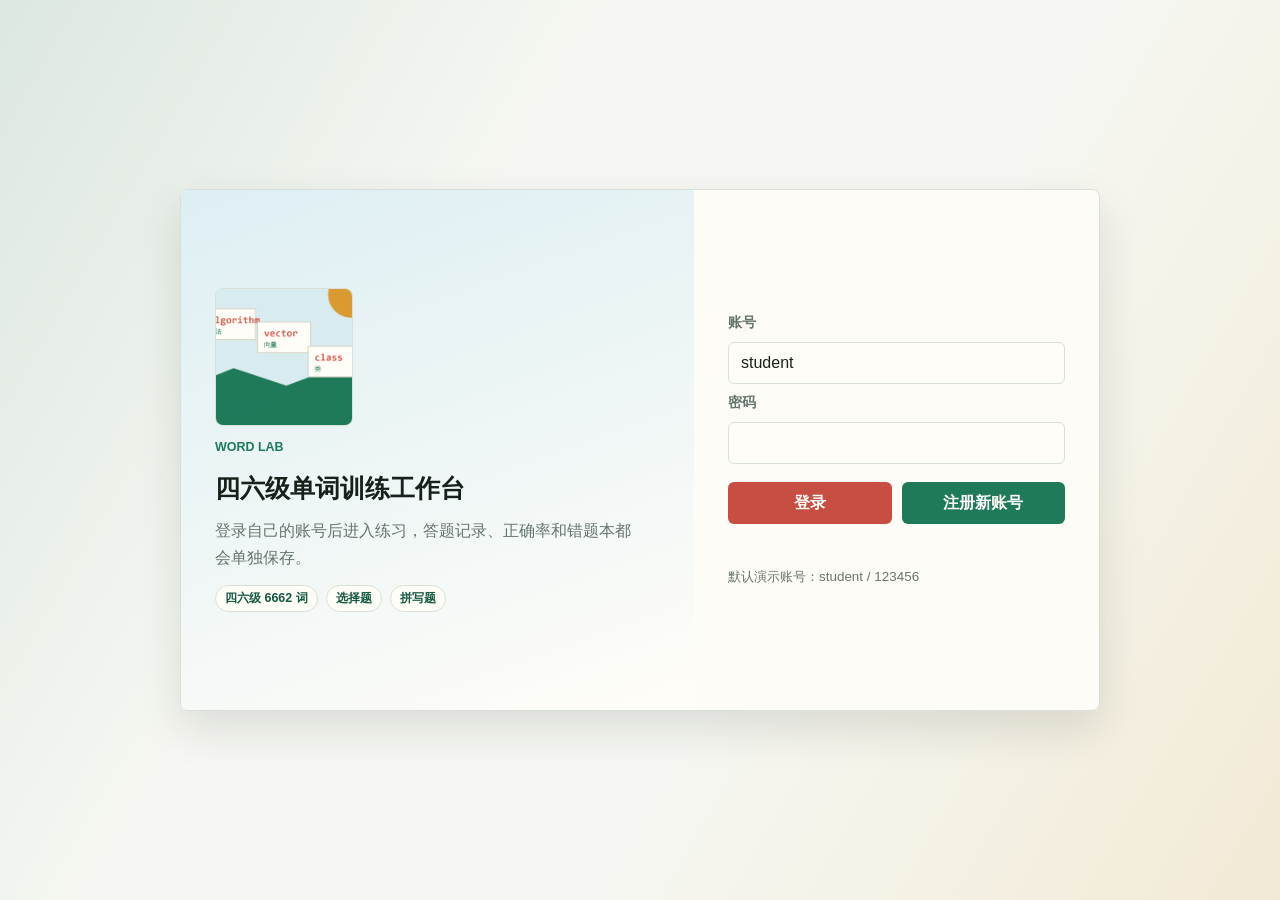
==== web/index.html @ 9068933f "Combine web app with C++ desktop pet" ====
<!doctype html>
<html lang="zh-CN">
  <head>
    <meta charset="UTF-8" />
    <meta name="viewport" content="width=device-width, initial-scale=1.0" />
    <title>四六级单词训练工作台</title>
    <link rel="icon" href="assets/study-board.png" />
    <link rel="stylesheet" href="styles.css?v=20260619d" />
  </head>
  <body>
    <section class="auth-screen" id="authScreen" aria-label="账号登录">
      <div class="auth-card">
        <div class="auth-intro">
          <img class="auth-art" src="assets/study-board.png" alt="单词学习卡片" />
          <p class="eyebrow">Word Lab</p>
          <h1>四六级单词训练工作台</h1>
          <p class="auth-copy">登录自己的账号后进入练习，答题记录、正确率和错题本都会单独保存。</p>
          <div class="auth-facts">
            <span id="authWordCount">四六级词库</span>
            <span>选择题</span>
            <span>拼写题</span>
          </div>
        </div>

        <form class="auth-form" id="authForm">
          <label for="loginUsername">账号</label>
          <input id="loginUsername" name="username" maxlength="24" autocomplete="username" />

          <label for="loginPassword">密码</label>
          <input id="loginPassword" name="password" type="password" maxlength="32" autocomplete="current-password" />

          <div class="auth-actions">
            <button class="primary-button" type="submit" data-auth-action="login">登录</button>
            <button class="secondary-button" type="submit" data-auth-action="register">注册新账号</button>
          </div>

          <p class="auth-message" id="authMessage" aria-live="polite"></p>
          <p class="auth-tip">默认演示账号：student / 123456</p>
        </form>
      </div>
    </section>

    <div class="app-shell hidden" id="appShell">
      <aside class="side-panel" aria-label="学习概览">
        <div class="brand">
          <img class="brand-art" src="assets/study-board.png" alt="单词学习卡片" />
          <div>
            <p class="eyebrow">Word Lab</p>
            <h1>四六级单词训练工作台</h1>
          </div>
        </div>

        <section class="account-card" aria-label="当前账号">
          <div>
            <small>当前账号</small>
            <strong id="currentUser">student</strong>
          </div>
          <button class="ghost-button" id="logoutBtn" type="button">退出</button>
        </section>

        <section class="companion-card" aria-label="伴学桌宠">
          <div class="pet-avatar" id="petAvatar" aria-hidden="true">
            <img class="pet-shadow" id="petShadow" src="assets/aimee_pet_shadow.png" alt="" />
            <img class="pet-sprite" id="petSprite" src="assets/aimee_pet_hd.png" alt="" />
          </div>
          <div class="pet-copy">
            <small>伴学桌宠</small>
            <strong id="petMoodText">沉睡中</strong>
            <p id="petBubbleText">查词和答题都会叫醒我。</p>
          </div>
          <div class="companion-actions">
            <button class="ghost-button" id="petReminderBtn" type="button">提醒复习</button>
            <button class="ghost-button" id="petStyleBtn" type="button">换外观</button>
            <button class="ghost-button" id="petAiSettingsBtn" type="button">AI设置</button>
          </div>
        </section>

        <nav class="app-nav" aria-label="功能页面">
          <a class="nav-link active" href="#practice" data-page="practice" aria-current="page">练习</a>
          <a class="nav-link" href="#search" data-page="search">查词</a>
          <a class="nav-link" href="#add" data-page="add">添加单词</a>
          <a class="nav-link" href="#words" data-page="words">词库</a>
          <a class="nav-link" href="#stats" data-page="stats">统计与错题</a>
        </nav>

        <section class="panel-block" aria-label="词库筛选">
          <div class="section-title">
            <h2>词库范围</h2>
            <span id="levelBadge">全部</span>
          </div>
          <div class="level-tabs" role="tablist" aria-label="词库范围">
            <button class="level-btn active" type="button" data-level="all">全部</button>
            <button class="level-btn" type="button" data-level="CET4">四级</button>
            <button class="level-btn" type="button" data-level="CET6">六级</button>
            <button class="level-btn" type="button" data-level="custom">自定义</button>
          </div>
        </section>

        <section class="panel-block goal-card" aria-label="今日目标">
          <div class="section-title">
            <h2>今日目标</h2>
            <span id="goalText">0 / 30</span>
          </div>
          <input id="dailyGoalInput" type="number" min="5" max="200" step="5" value="30" aria-label="今日目标题数" />
          <div class="goal-meter" aria-hidden="true">
            <span id="goalProgress"></span>
          </div>
        </section>
      </aside>

      <main class="workspace">
        <header class="workspace-hero">
          <p class="eyebrow" id="pageEyebrow">Practice</p>
          <h2 id="pageTitle">练习</h2>
          <p id="pageDescription">选择题、拼写题和混合练习都在这个页面完成。</p>
        </header>

        <section class="practice-panel app-page active" data-page="practice" aria-label="练习区">
          <div class="toolbar">
            <div class="segmented" role="tablist" aria-label="练习模式">
              <button class="mode-btn active" type="button" data-mode="choice">选择题</button>
              <button class="mode-btn" type="button" data-mode="spelling">拼写题</button>
              <button class="mode-btn" type="button" data-mode="mixed">混合</button>
            </div>
            <div class="practice-actions">
              <button class="ghost-button" id="speakBtn" type="button">朗读</button>
              <button class="ghost-button" id="markReviewBtn" type="button">加入复习</button>
              <button class="primary-button" id="nextBtn" type="button">下一题</button>
            </div>
          </div>

          <section class="study-plan" aria-label="学习规划">
            <div class="plan-main">
              <small>学习规划</small>
              <strong id="planHeadline">先完成今日目标，再补查词计划。</strong>
              <p id="planDetail">系统会根据到期复习、查过的词、错题和今日目标自动推荐练习顺序。</p>
            </div>
            <div class="plan-metrics" aria-label="规划数据">
              <div>
                <span id="planDueCount">0</span>
                <small>到期</small>
              </div>
              <div>
                <span id="planLookupCount">0</span>
                <small>查词</small>
              </div>
              <div>
                <span id="planWrongCount">0</span>
                <small>错题</small>
              </div>
              <div>
                <span id="planNewCount">30</span>
                <small>还差</small>
              </div>
            </div>
            <div class="plan-actions">
              <button class="ghost-button" id="planDueBtn" type="button">练到期词</button>
              <button class="ghost-button" id="planLookupBtn" type="button">练查词计划</button>
              <button class="ghost-button" id="planWrongBtn" type="button">练错题</button>
            </div>
          </section>

          <div class="question-stage" id="questionStage">
            <p class="question-type" id="questionType">选择题</p>
            <h2 id="questionText">abandon</h2>
            <p class="question-hint" id="questionHint">选择这个单词的中文意思</p>
            <p class="question-meta" id="questionMeta"></p>
            <div class="answer-area" id="answerArea"></div>
            <div class="result-line" id="resultLine" aria-live="polite"></div>
          </div>
        </section>

        <section class="tool-panel app-page" data-page="search" aria-label="查词">
          <div class="section-title">
            <h2>查词</h2>
            <span id="searchBadge">支持英文和中文</span>
          </div>
          <form id="searchForm" class="search-form">
            <input id="searchInput" placeholder="输入英文单词或中文释义" autocomplete="off" />
            <button class="secondary-button" type="submit">查询</button>
          </form>
          <div class="plan-strip" aria-label="查词规划">
            <div>
              <strong id="lookupPlanCount">0</strong>
              <small>查词计划</small>
            </div>
            <button class="ghost-button" id="practiceLookupBtn" type="button">练查过的词</button>
          </div>
          <div class="search-result" id="searchResult"></div>
        </section>

        <section class="tool-panel app-page" data-page="add" aria-label="添加单词">
          <div class="section-title">
            <h2>添加单词</h2>
            <span id="saveState">自动保存</span>
          </div>
          <form id="addWordForm" class="add-form">
            <input id="newWord" placeholder="英文" autocomplete="off" />
            <input id="newMeaning" placeholder="中文意思" autocomplete="off" />
            <input id="newExample" placeholder="短语或例句，可不填" autocomplete="off" />
            <button class="secondary-button" type="submit">加入自定义词库</button>
          </form>
        </section>

        <section class="word-panel app-page" data-page="words" aria-label="词库列表">
          <div class="section-title">
            <h2>词库</h2>
            <button class="ghost-button" id="clearCustomBtn" type="button">清空自定义</button>
          </div>
          <p class="word-list-info" id="wordListInfo"></p>
          <div class="word-list" id="wordList"></div>
        </section>

        <section class="stats-page app-page" data-page="stats" aria-label="统计与错题">
          <div class="stats-grid" aria-label="学习统计">
            <div>
              <span id="totalAnswered">0</span>
              <small>答题</small>
            </div>
            <div>
              <span id="accuracy">0%</span>
              <small>正确率</small>
            </div>
            <div>
              <span id="wrongCount">0</span>
              <small>错题</small>
            </div>
            <div>
              <span id="wordCount">0</span>
              <small>当前词库</small>
            </div>
          </div>

          <section class="panel-block">
            <div class="section-title">
              <h2>今日报告</h2>
              <span id="todayLabel"></span>
            </div>
            <div class="report-grid">
              <div>
                <span id="todayAnswered">0</span>
                <small>今日答题</small>
              </div>
              <div>
                <span id="todayAccuracy">0%</span>
                <small>今日正确率</small>
              </div>
              <div>
                <span id="dueReviewCount">0</span>
                <small>待复习</small>
              </div>
              <div>
                <span id="markedReviewCount">0</span>
                <small>手动加入</small>
              </div>
              <div>
                <span id="lookupCount">0</span>
                <small>查词计划</small>
              </div>
            </div>
          </section>

          <section class="panel-block">
            <div class="section-title">
              <h2>错题排行</h2>
              <div class="section-actions">
                <button class="ghost-button" id="reviewDueBtn" type="button">到期复习</button>
                <button class="ghost-button" id="reviewWrongBtn" type="button">错题练习</button>
                <button class="ghost-button" id="reviewLookupBtn" type="button">查词计划</button>
              </div>
            </div>
            <div class="wrong-list" id="wrongList"></div>
          </section>
        </section>
      </main>
    </div>

    <div class="floating-pet hidden" id="floatingPet" role="button" tabindex="0" aria-label="伴学桌宠">
      <div class="floating-pet-bubble" id="floatingPetBubble">查词和答题都会叫醒我。</div>
      <div class="floating-pet-stage" id="floatingPetStage" aria-hidden="true">
        <img class="floating-pet-shadow" id="floatingPetShadow" src="assets/aimee_pet_shadow.png" alt="" />
        <img class="floating-pet-sprite" id="floatingPetSprite" src="assets/aimee_pet_hd.png" alt="" />
      </div>
    </div>

    <div class="modal-backdrop hidden" id="aiSettingsModal" role="dialog" aria-modal="true" aria-labelledby="aiSettingsTitle">
      <form class="settings-modal" id="aiSettingsForm">
        <div class="section-title">
          <h2 id="aiSettingsTitle">网页宠 AI 闲聊</h2>
          <button class="ghost-button icon-close" id="aiSettingsCloseBtn" type="button" aria-label="关闭">×</button>
        </div>
        <label class="toggle-row">
          <input id="aiEnabled" type="checkbox" />
          <span>开启网页宠独立 AI 闲聊</span>
        </label>
        <label for="aiEndpoint">API Endpoint</label>
        <input id="aiEndpoint" autocomplete="off" placeholder="https://api.deepseek.com/v1/chat/completions" />
        <label for="aiModel">Model</label>
        <input id="aiModel" autocomplete="off" placeholder="deepseek-chat" />
        <label for="aiApiKey">API Key</label>
        <input id="aiApiKey" type="password" autocomplete="off" placeholder="只保存在本机浏览器" />
        <p class="settings-hint" id="aiSettingsHint">开启后，网页宠会根据当前页面、题目和学习计划随机说话。</p>
        <div class="settings-actions">
          <button class="secondary-button" id="aiTestBtn" type="button">测试</button>
          <button class="primary-button" type="submit">保存</button>
        </div>
      </form>
    </div>

    <script src="data/cet-vocab.js"></script>
    <script src="app.js?v=20260619d"></script>
  </body>
</html>
---- web/styles.css ----
:root {
  --paper: #f6f7f2;
  --ink: #17211b;
  --muted: #66746d;
  --line: #d8dfd8;
  --leaf: #1f7a5a;
  --leaf-dark: #155a42;
  --coral: #c84d42;
  --sun: #d99b31;
  --sky: #dceef3;
  --white: #fffdf8;
  --shadow: 0 18px 44px rgba(23, 33, 27, 0.12);
}

* {
  box-sizing: border-box;
}

body {
  min-height: 100vh;
  margin: 0;
  color: var(--ink);
  font-family: "Trebuchet MS", "Microsoft YaHei", sans-serif;
  background:
    linear-gradient(120deg, rgba(31, 122, 90, 0.12), transparent 34%),
    linear-gradient(300deg, rgba(217, 155, 49, 0.15), transparent 38%),
    var(--paper);
}

button,
input {
  font: inherit;
}

button {
  border: 0;
  cursor: pointer;
}

button:disabled {
  cursor: not-allowed;
  opacity: 0.62;
}

.hidden {
  display: none !important;
}

.auth-screen {
  display: grid;
  min-height: 100vh;
  place-items: center;
  padding: 24px;
}

.auth-card {
  display: grid;
  grid-template-columns: minmax(260px, 0.95fr) minmax(280px, 0.75fr);
  width: min(920px, 100%);
  overflow: hidden;
  border: 1px solid var(--line);
  border-radius: 8px;
  background: rgba(255, 253, 248, 0.94);
  box-shadow: var(--shadow);
}

.auth-intro {
  display: grid;
  align-content: center;
  gap: 14px;
  min-height: 520px;
  padding: 34px;
  background:
    linear-gradient(160deg, rgba(220, 238, 243, 0.96), rgba(255, 253, 248, 0.82)),
    var(--white);
}

.auth-art {
  width: 138px;
  height: 138px;
  border: 1px solid var(--line);
  border-radius: 8px;
  object-fit: cover;
}

.auth-copy {
  max-width: 420px;
  margin-bottom: 0;
  color: var(--muted);
  line-height: 1.7;
}

.auth-facts {
  display: flex;
  flex-wrap: wrap;
  gap: 8px;
}

.auth-facts span,
.question-meta,
.word-row span {
  border: 1px solid var(--line);
  border-radius: 999px;
  padding: 4px 9px;
  color: var(--leaf-dark);
  background: var(--white);
  font-size: 0.78rem;
  font-weight: 700;
}

.auth-form {
  display: grid;
  align-content: center;
  gap: 10px;
  padding: 34px;
}

.auth-form label {
  color: var(--muted);
  font-size: 0.86rem;
  font-weight: 700;
}

.auth-actions {
  display: grid;
  grid-template-columns: 1fr 1fr;
  gap: 10px;
  margin-top: 8px;
}

.auth-message {
  min-height: 24px;
  margin-bottom: 0;
  font-weight: 700;
}

.auth-message.ok {
  color: var(--leaf-dark);
}

.auth-message.bad {
  color: var(--coral);
}

.auth-tip {
  margin-bottom: 0;
  color: var(--muted);
  font-size: 0.84rem;
}

.app-shell {
  display: grid;
  grid-template-columns: minmax(280px, 360px) minmax(0, 1fr);
  gap: 20px;
  min-height: 100vh;
  padding: 20px;
}

.side-panel,
.workspace-hero,
.practice-panel,
.tool-panel,
.word-panel,
.stats-page {
  border: 1px solid var(--line);
  border-radius: 8px;
  background: rgba(255, 253, 248, 0.9);
  box-shadow: var(--shadow);
}

.side-panel {
  display: flex;
  flex-direction: column;
  gap: 18px;
  padding: 18px;
}

.brand {
  display: grid;
  grid-template-columns: 88px minmax(0, 1fr);
  gap: 14px;
  align-items: center;
}

.brand-art {
  width: 88px;
  height: 88px;
  border: 1px solid var(--line);
  border-radius: 8px;
  object-fit: cover;
}

.eyebrow {
  margin: 0 0 6px;
  color: var(--leaf);
  font-size: 0.78rem;
  font-weight: 700;
  text-transform: uppercase;
}

h1,
h2,
p {
  margin-top: 0;
}

h1 {
  margin-bottom: 0;
  font-size: 1.55rem;
  line-height: 1.18;
}

h2 {
  margin-bottom: 0;
  font-size: 1rem;
}

.account-card,
.companion-card,
.goal-card {
  display: flex;
  align-items: center;
  justify-content: space-between;
  gap: 12px;
  padding: 12px;
  border: 1px solid var(--line);
  border-radius: 8px;
  background: var(--sky);
}

.companion-card,
.goal-card {
  display: grid;
  align-items: stretch;
  background: var(--white);
}

.companion-card {
  grid-template-columns: 88px minmax(0, 1fr);
  align-items: center;
}

.companion-card .companion-actions {
  grid-column: 1 / -1;
}

.pet-avatar {
  position: relative;
  width: 86px;
  height: 112px;
  align-self: end;
  border-radius: 8px;
  cursor: grab;
  overflow: visible;
  transform-origin: 50% 82%;
  transition: filter 180ms ease;
}

.pet-avatar:active {
  cursor: grabbing;
}

.pet-sprite,
.pet-shadow {
  position: absolute;
  left: 50%;
  pointer-events: none;
  user-select: none;
}

.pet-sprite {
  bottom: 10px;
  width: 92px;
  max-height: 108px;
  object-fit: contain;
  transform: translateX(-50%);
  transform-origin: 50% 82%;
  filter: drop-shadow(0 10px 14px rgba(23, 33, 27, 0.13));
}

.pet-shadow {
  bottom: 0;
  width: 78px;
  opacity: 0.52;
  transform: translateX(-50%);
}

.pet-avatar[data-style="nailong"] .pet-sprite {
  width: 96px;
}

.pet-avatar[data-mood="sleep"] .pet-sprite {
  filter: grayscale(0.25) saturate(0.8) drop-shadow(0 8px 12px rgba(23, 33, 27, 0.10));
  opacity: 0.86;
  transform: translateX(-50%) translateY(8px) scale(0.88) rotate(-4deg);
}

.pet-avatar[data-mood="hungry"] .pet-sprite,
.pet-avatar[data-mood="leave"] .pet-sprite {
  filter: sepia(0.25) saturate(1.1) drop-shadow(0 10px 14px rgba(200, 77, 66, 0.18));
}

.pet-avatar[data-action="idle"] .pet-sprite {
  animation: pet-breathe 2.4s ease-in-out infinite;
}

.pet-avatar[data-action="sleep"] .pet-sprite {
  animation: pet-sleep 2.8s ease-in-out infinite;
}

.pet-avatar[data-action="hop"] .pet-sprite {
  animation: pet-hop 720ms ease-out 1;
}

.pet-avatar[data-action="wave"] .pet-sprite {
  animation: pet-wave 900ms ease-in-out 1;
}

.pet-avatar[data-action="cheer"] .pet-sprite {
  animation: pet-cheer 860ms ease-in-out 1;
}

.pet-avatar[data-action="spin"] .pet-sprite {
  animation: pet-spin 980ms ease-in-out 1;
}

.pet-avatar[data-action="nod"] .pet-sprite {
  animation: pet-nod 820ms ease-in-out 1;
}

.pet-avatar[data-action="leave"] .pet-sprite {
  animation: pet-leave 1.3s ease-in-out 1;
}

.floating-pet {
  position: fixed;
  right: 24px;
  bottom: 24px;
  z-index: 20;
  width: 148px;
  height: 186px;
  cursor: grab;
  touch-action: none;
}

.floating-pet:active {
  cursor: grabbing;
}

.floating-pet-stage {
  position: absolute;
  left: 50%;
  bottom: 0;
  width: 128px;
  height: 150px;
  transform: translateX(-50%);
}

.floating-pet-sprite,
.floating-pet-shadow {
  position: absolute;
  left: 50%;
  pointer-events: none;
  user-select: none;
}

.floating-pet-sprite {
  bottom: 14px;
  width: 126px;
  max-height: 146px;
  object-fit: contain;
  transform: translateX(-50%);
  transform-origin: 50% 82%;
  filter: drop-shadow(0 16px 22px rgba(23, 33, 27, 0.16));
}

.floating-pet-shadow {
  bottom: 4px;
  width: 108px;
  opacity: 0.5;
  transform: translateX(-50%);
}

.floating-pet[data-style="nailong"] .floating-pet-sprite {
  width: 132px;
}

.floating-pet-bubble {
  position: absolute;
  left: 50%;
  bottom: 152px;
  width: 148px;
  min-height: 42px;
  padding: 9px 10px;
  border: 1px solid var(--line);
  border-radius: 8px;
  color: var(--ink);
  background: rgba(255, 253, 248, 0.96);
  box-shadow: 0 12px 28px rgba(23, 33, 27, 0.13);
  font-size: 0.82rem;
  line-height: 1.4;
  text-align: center;
  opacity: 0;
  pointer-events: none;
  transform: translateX(-50%) translateY(8px);
  transition: opacity 160ms ease, transform 160ms ease;
}

.floating-pet-bubble.active {
  opacity: 1;
  transform: translateX(-50%) translateY(0);
}

.floating-pet[data-mood="sleep"] .floating-pet-sprite {
  filter: grayscale(0.25) saturate(0.8) drop-shadow(0 12px 18px rgba(23, 33, 27, 0.12));
  opacity: 0.88;
  transform: translateX(-50%) translateY(10px) scale(0.88) rotate(-4deg);
}

.floating-pet[data-mood="hungry"] .floating-pet-sprite,
.floating-pet[data-mood="leave"] .floating-pet-sprite {
  filter: sepia(0.25) saturate(1.1) drop-shadow(0 16px 22px rgba(200, 77, 66, 0.20));
}

.floating-pet[data-action="idle"] .floating-pet-sprite {
  animation: floating-pet-breathe 2.4s ease-in-out infinite;
}

.floating-pet[data-action="sleep"] .floating-pet-sprite {
  animation: floating-pet-sleep 2.8s ease-in-out infinite;
}

.floating-pet[data-action="hop"] .floating-pet-sprite {
  animation: floating-pet-hop 720ms ease-out 1;
}

.floating-pet[data-action="wave"] .floating-pet-sprite {
  animation: floating-pet-wave 900ms ease-in-out 1;
}

.floating-pet[data-action="cheer"] .floating-pet-sprite {
  animation: floating-pet-cheer 860ms ease-in-out 1;
}

.floating-pet[data-action="spin"] .floating-pet-sprite {
  animation: floating-pet-spin 980ms ease-in-out 1;
}

.floating-pet[data-action="nod"] .floating-pet-sprite {
  animation: floating-pet-nod 820ms ease-in-out 1;
}

.floating-pet[data-action="leave"] .floating-pet-sprite {
  animation: floating-pet-leave 1.3s ease-in-out 1;
}

@keyframes floating-pet-breathe {
  0%, 100% {
    transform: translateX(-50%) translateY(0) scale(1);
  }

  50% {
    transform: translateX(-50%) translateY(-4px) scale(1.025, 0.985);
  }
}

@keyframes floating-pet-sleep {
  0%, 100% {
    transform: translateX(-50%) translateY(10px) scale(0.88) rotate(-4deg);
  }

  50% {
    transform: translateX(-50%) translateY(5px) scale(0.9) rotate(-2deg);
  }
}

@keyframes floating-pet-hop {
  0%, 100% {
    transform: translateX(-50%) translateY(0) scale(1);
  }

  45% {
    transform: translateX(-50%) translateY(-24px) scale(1.05, 0.96) rotate(4deg);
  }

  70% {
    transform: translateX(-50%) translateY(3px) scale(0.98, 1.04);
  }
}

@keyframes floating-pet-wave {
  0%, 100% {
    transform: translateX(-50%) rotate(0deg);
  }

  25% {
    transform: translateX(-50%) rotate(-7deg);
  }

  55% {
    transform: translateX(-50%) rotate(7deg);
  }

  80% {
    transform: translateX(-50%) rotate(-4deg);
  }
}

@keyframes floating-pet-cheer {
  0%, 100% {
    transform: translateX(-50%) translateY(0) scale(1);
  }

  35% {
    transform: translateX(-50%) translateY(-16px) scale(1.08);
  }

  65% {
    transform: translateX(-50%) translateY(-6px) scale(1.04) rotate(-5deg);
  }
}

@keyframes floating-pet-spin {
  0% {
    transform: translateX(-50%) rotate(0deg) scale(1);
  }

  100% {
    transform: translateX(-50%) rotate(360deg) scale(1.03);
  }
}

@keyframes floating-pet-nod {
  0%, 100% {
    transform: translateX(-50%) rotate(0deg);
  }

  35% {
    transform: translateX(-50%) rotate(5deg) translateY(4px);
  }

  70% {
    transform: translateX(-50%) rotate(-4deg) translateY(1px);
  }
}

@keyframes floating-pet-leave {
  0% {
    transform: translateX(-50%) translateX(0) rotate(0deg);
    opacity: 1;
  }

  55% {
    transform: translateX(-50%) translateX(24px) rotate(8deg);
    opacity: 0.88;
  }

  100% {
    transform: translateX(-50%) translateX(-8px) rotate(-5deg);
    opacity: 1;
  }
}

.pet-copy p {
  margin: 3px 0 0;
  color: var(--muted);
  font-size: 0.82rem;
  line-height: 1.45;
}

@keyframes pet-breathe {
  0%, 100% {
    transform: translateX(-50%) translateY(0) scale(1);
  }

  50% {
    transform: translateX(-50%) translateY(-3px) scale(1.025, 0.985);
  }
}

@keyframes pet-sleep {
  0%, 100% {
    transform: translateX(-50%) translateY(8px) scale(0.88) rotate(-4deg);
  }

  50% {
    transform: translateX(-50%) translateY(4px) scale(0.9) rotate(-2deg);
  }
}

@keyframes pet-hop {
  0%, 100% {
    transform: translateX(-50%) translateY(0) scale(1);
  }

  45% {
    transform: translateX(-50%) translateY(-18px) scale(1.05, 0.96) rotate(4deg);
  }

  70% {
    transform: translateX(-50%) translateY(2px) scale(0.98, 1.04);
  }
}

@keyframes pet-wave {
  0%, 100% {
    transform: translateX(-50%) rotate(0deg);
  }

  25% {
    transform: translateX(-50%) rotate(-7deg);
  }

  55% {
    transform: translateX(-50%) rotate(7deg);
  }

  80% {
    transform: translateX(-50%) rotate(-4deg);
  }
}

@keyframes pet-cheer {
  0%, 100% {
    transform: translateX(-50%) translateY(0) scale(1);
  }

  35% {
    transform: translateX(-50%) translateY(-12px) scale(1.08);
  }

  65% {
    transform: translateX(-50%) translateY(-5px) scale(1.04) rotate(-5deg);
  }
}

@keyframes pet-spin {
  0% {
    transform: translateX(-50%) rotate(0deg) scale(1);
  }

  100% {
    transform: translateX(-50%) rotate(360deg) scale(1.03);
  }
}

@keyframes pet-nod {
  0%, 100% {
    transform: translateX(-50%) rotate(0deg);
  }

  35% {
    transform: translateX(-50%) rotate(5deg) translateY(3px);
  }

  70% {
    transform: translateX(-50%) rotate(-4deg) translateY(1px);
  }
}

@keyframes pet-leave {
  0% {
    transform: translateX(-50%) translateX(0) rotate(0deg);
    opacity: 1;
  }

  55% {
    transform: translateX(-50%) translateX(18px) rotate(8deg);
    opacity: 0.88;
  }

  100% {
    transform: translateX(-50%) translateX(-8px) rotate(-5deg);
    opacity: 1;
  }
}

.account-card div,
.companion-card div {
  display: grid;
  gap: 3px;
}

.account-card small,
.companion-card small,
.section-title span,
.stats-grid small,
.report-grid small,
.question-type,
.word-list-info {
  color: var(--muted);
  font-size: 0.82rem;
}

.account-card strong,
.companion-card strong {
  overflow-wrap: anywhere;
}

.companion-actions,
.section-actions,
.practice-actions {
  display: flex;
  flex-wrap: wrap;
  gap: 8px;
}

.modal-backdrop {
  position: fixed;
  inset: 0;
  z-index: 40;
  display: grid;
  place-items: center;
  padding: 20px;
  background: rgba(23, 33, 27, 0.28);
}

.settings-modal {
  display: grid;
  gap: 10px;
  width: min(520px, 100%);
  padding: 18px;
  border: 1px solid var(--line);
  border-radius: 8px;
  background: var(--white);
  box-shadow: var(--shadow);
}

.settings-modal label {
  color: var(--muted);
  font-size: 0.86rem;
  font-weight: 700;
}

.toggle-row {
  display: flex;
  align-items: center;
  gap: 10px;
  min-height: 38px;
  color: var(--ink) !important;
}

.toggle-row input {
  width: 18px;
  min-height: 18px;
}

.settings-hint {
  min-height: 24px;
  margin-bottom: 0;
  color: var(--muted);
  line-height: 1.5;
}

.settings-hint.ok {
  color: var(--leaf-dark);
  font-weight: 700;
}

.settings-hint.bad {
  color: var(--coral);
  font-weight: 700;
}

.settings-actions {
  display: flex;
  justify-content: flex-end;
  gap: 10px;
}

.icon-close {
  width: 34px;
  padding: 0;
  font-size: 1.1rem;
}

.goal-card input {
  min-height: 38px;
}

.goal-meter {
  height: 9px;
  overflow: hidden;
  border: 1px solid var(--line);
  border-radius: 999px;
  background: var(--paper);
}

.goal-meter span {
  display: block;
  width: 0;
  height: 100%;
  border-radius: inherit;
  background: linear-gradient(90deg, var(--leaf), var(--sun));
  transition: width 180ms ease;
}

.app-nav {
  display: grid;
  gap: 8px;
}

.nav-link {
  display: flex;
  align-items: center;
  min-height: 42px;
  padding: 0 12px;
  border: 1px solid var(--line);
  border-radius: 6px;
  color: var(--leaf-dark);
  background: var(--white);
  font-weight: 800;
  text-decoration: none;
  transition: transform 160ms ease, background 160ms ease, border-color 160ms ease;
}

.nav-link.active {
  border-color: var(--leaf);
  color: var(--white);
  background: var(--leaf);
}

input {
  width: 100%;
  min-height: 42px;
  padding: 0 12px;
  border: 1px solid var(--line);
  border-radius: 6px;
  color: var(--ink);
  background: var(--white);
  outline: none;
}

input:focus {
  border-color: var(--leaf);
  box-shadow: 0 0 0 3px rgba(31, 122, 90, 0.16);
}

.primary-button,
.secondary-button,
.ghost-button,
.mode-btn,
.level-btn,
.choice-button {
  min-height: 42px;
  border-radius: 6px;
  transition: transform 160ms ease, background 160ms ease, border-color 160ms ease;
}

.primary-button {
  padding: 0 18px;
  color: var(--white);
  background: var(--coral);
  font-weight: 700;
}

.secondary-button {
  padding: 0 14px;
  color: var(--white);
  background: var(--leaf);
  font-weight: 700;
}

.ghost-button {
  min-height: 34px;
  padding: 0 10px;
  border: 1px solid var(--line);
  color: var(--leaf-dark);
  background: var(--white);
}

.primary-button:not(:disabled):hover,
.secondary-button:not(:disabled):hover,
.ghost-button:not(:disabled):hover,
.choice-button:not(:disabled):hover,
.nav-link:hover {
  transform: translateY(-1px);
}

.panel-block {
  display: grid;
  gap: 12px;
}

.section-title {
  display: flex;
  align-items: center;
  justify-content: space-between;
  gap: 12px;
}

.level-tabs {
  display: grid;
  grid-template-columns: repeat(2, minmax(0, 1fr));
  gap: 8px;
}

.level-btn {
  border: 1px solid var(--line);
  color: var(--leaf-dark);
  background: var(--white);
}

.level-btn.active {
  border-color: var(--leaf);
  color: var(--white);
  background: var(--leaf);
}

.stats-grid,
.report-grid {
  display: grid;
  grid-template-columns: repeat(2, minmax(0, 1fr));
  gap: 10px;
}

.stats-grid div,
.report-grid div {
  min-height: 74px;
  padding: 12px;
  border: 1px solid var(--line);
  border-radius: 8px;
  background: var(--sky);
}

.stats-grid span,
.report-grid span {
  display: block;
  margin-bottom: 4px;
  font-size: 1.55rem;
  font-weight: 800;
}

.wrong-list,
.word-list {
  display: grid;
  gap: 8px;
}

.wrong-item,
.word-item,
.search-item {
  display: grid;
  gap: 4px;
  padding: 10px;
  border: 1px solid var(--line);
  border-radius: 8px;
  background: var(--white);
}

.wrong-item strong,
.word-item strong,
.search-item strong {
  overflow-wrap: anywhere;
}

.wrong-item small,
.word-item small,
.search-item span,
.search-item small,
.search-result {
  color: var(--muted);
  line-height: 1.5;
}

.word-actions {
  display: flex;
  justify-content: flex-start;
  gap: 8px;
  margin-top: 4px;
}

.word-actions .ghost-button {
  min-height: 30px;
}

.plan-strip {
  display: flex;
  align-items: center;
  justify-content: space-between;
  gap: 12px;
  margin-top: 12px;
  padding: 10px;
  border: 1px solid var(--line);
  border-radius: 8px;
  background: var(--sky);
}

.plan-strip div {
  display: grid;
  gap: 2px;
}

.plan-strip strong {
  font-size: 1.35rem;
}

.plan-strip small {
  color: var(--muted);
}

.workspace {
  display: grid;
  grid-template-rows: auto minmax(160px, 1fr);
  gap: 20px;
  min-height: 0;
}

.workspace-hero {
  padding: 16px;
}

.workspace-hero h2 {
  margin-bottom: 8px;
  font-size: 1.6rem;
}

.workspace-hero p:last-child {
  margin-bottom: 0;
  color: var(--muted);
  line-height: 1.6;
}

.app-page {
  display: none;
}

.app-page.active {
  display: block;
  animation: page-enter 180ms ease both;
}

@keyframes page-enter {
  from {
    opacity: 0;
    transform: translateY(6px);
  }

  to {
    opacity: 1;
    transform: translateY(0);
  }
}

.practice-panel {
  min-height: 360px;
  padding: 18px;
}

.toolbar {
  display: flex;
  align-items: center;
  justify-content: space-between;
  gap: 14px;
}

.study-plan {
  display: grid;
  grid-template-columns: minmax(220px, 1fr) minmax(260px, 0.8fr);
  gap: 12px;
  margin-top: 14px;
  padding: 12px;
  border: 1px solid var(--line);
  border-radius: 8px;
  background: linear-gradient(135deg, rgba(220, 238, 243, 0.72), rgba(255, 253, 248, 0.96));
}

.plan-main {
  display: grid;
  align-content: center;
  gap: 4px;
  min-width: 0;
}

.plan-main small,
.plan-metrics small {
  color: var(--muted);
}

.plan-main strong {
  font-size: 1rem;
  line-height: 1.35;
}

.plan-main p {
  margin-bottom: 0;
  color: var(--muted);
  font-size: 0.88rem;
  line-height: 1.55;
}

.plan-metrics {
  display: grid;
  grid-template-columns: repeat(4, minmax(0, 1fr));
  gap: 8px;
}

.plan-metrics div {
  display: grid;
  place-items: center;
  min-height: 58px;
  border: 1px solid var(--line);
  border-radius: 8px;
  background: var(--white);
}

.plan-metrics span {
  font-size: 1.25rem;
  font-weight: 800;
}

.plan-actions {
  display: flex;
  grid-column: 1 / -1;
  flex-wrap: wrap;
  gap: 8px;
}

.segmented {
  display: inline-grid;
  grid-template-columns: repeat(3, minmax(76px, 1fr));
  gap: 4px;
  padding: 4px;
  border: 1px solid var(--line);
  border-radius: 8px;
  background: var(--white);
}

.mode-btn {
  padding: 0 12px;
  color: var(--muted);
  background: transparent;
}

.mode-btn.active {
  color: var(--white);
  background: var(--leaf);
}

.question-stage {
  display: grid;
  align-content: center;
  min-height: 270px;
  padding: 28px 0 6px;
}

.question-type {
  margin-bottom: 10px;
  font-weight: 700;
}

#questionText {
  margin-bottom: 8px;
  font-size: 3.1rem;
  line-height: 1.05;
  overflow-wrap: anywhere;
}

#questionText.long-prompt {
  font-size: 2.35rem;
}

.question-hint {
  margin-bottom: 10px;
  color: var(--muted);
}

.question-meta {
  width: max-content;
  max-width: 100%;
  margin-bottom: 18px;
}

.answer-area {
  display: grid;
  gap: 10px;
  max-width: 760px;
}

.choice-grid {
  display: grid;
  grid-template-columns: repeat(2, minmax(0, 1fr));
  gap: 10px;
}

.choice-button {
  min-height: 58px;
  padding: 10px 12px;
  border: 1px solid var(--line);
  color: var(--ink);
  background: var(--white);
  text-align: left;
}

.choice-button.correct {
  border-color: var(--leaf);
  background: rgba(31, 122, 90, 0.15);
}

.choice-button.wrong {
  border-color: var(--coral);
  background: rgba(200, 77, 66, 0.13);
}

.spelling-row,
.search-form {
  display: grid;
  grid-template-columns: minmax(0, 1fr) auto;
  gap: 10px;
}

.result-line {
  min-height: 30px;
  margin-top: 14px;
  font-weight: 700;
}

.result-line.ok {
  color: var(--leaf-dark);
}

.result-line.bad {
  color: var(--coral);
}

.tools-grid {
  display: grid;
  grid-template-columns: repeat(2, minmax(0, 1fr));
  gap: 20px;
}

.tool-panel,
.word-panel,
.stats-page {
  padding: 16px;
}

.stats-page.active {
  display: grid;
  gap: 16px;
}

.stats-page .stats-grid {
  grid-template-columns: repeat(4, minmax(0, 1fr));
}

.stats-page .report-grid {
  grid-template-columns: repeat(auto-fit, minmax(150px, 1fr));
}

.stats-page .wrong-list {
  grid-template-columns: repeat(auto-fit, minmax(220px, 1fr));
}

.add-form {
  display: grid;
  gap: 10px;
  margin-top: 14px;
}

.search-form {
  margin-top: 14px;
}

.search-result {
  display: grid;
  gap: 8px;
  min-height: 46px;
  margin-top: 12px;
}

.word-panel {
  overflow: hidden;
}

.word-panel.active {
  display: grid;
  grid-template-rows: auto auto minmax(0, 1fr);
  min-height: 0;
}

.word-list-info {
  margin: 12px 0 0;
}

.word-list {
  grid-template-columns: repeat(auto-fill, minmax(210px, 1fr));
  min-height: 0;
  margin-top: 14px;
  overflow: auto;
  padding-right: 4px;
}

.word-row {
  display: flex;
  align-items: flex-start;
  justify-content: space-between;
  gap: 8px;
}

.word-row span {
  flex: 0 0 auto;
  padding: 2px 7px;
}

@media (max-width: 920px) {
  .auth-card,
  .app-shell {
    grid-template-columns: 1fr;
  }

  .auth-intro {
    min-height: auto;
  }

  .side-panel {
    order: 1;
  }

  .workspace {
    order: 2;
  }

  .stats-page .stats-grid {
    grid-template-columns: repeat(2, minmax(0, 1fr));
  }

  .stats-page .report-grid {
    grid-template-columns: repeat(2, minmax(0, 1fr));
  }

  .study-plan {
    grid-template-columns: 1fr;
  }

  #questionText {
    font-size: 2.35rem;
  }

  #questionText.long-prompt {
    font-size: 1.85rem;
  }
}

@media (max-width: 620px) {
  .auth-screen,
  .app-shell {
    padding: 14px;
  }

  .floating-pet {
    display: none;
  }

  .auth-form,
  .auth-intro {
    padding: 22px;
  }

  .auth-actions,
  .toolbar,
  .practice-actions,
  .tools-grid,
  .choice-grid,
  .spelling-row,
  .search-form {
    grid-template-columns: 1fr;
  }

  .toolbar {
    display: grid;
  }

  .practice-actions {
    display: grid;
  }

  .plan-metrics {
    grid-template-columns: repeat(2, minmax(0, 1fr));
  }

  .plan-actions {
    display: grid;
  }

  .segmented {
    width: 100%;
    grid-template-columns: repeat(3, minmax(0, 1fr));
  }

  .brand {
    grid-template-columns: 72px minmax(0, 1fr);
  }

  .brand-art {
    width: 72px;
    height: 72px;
  }
}
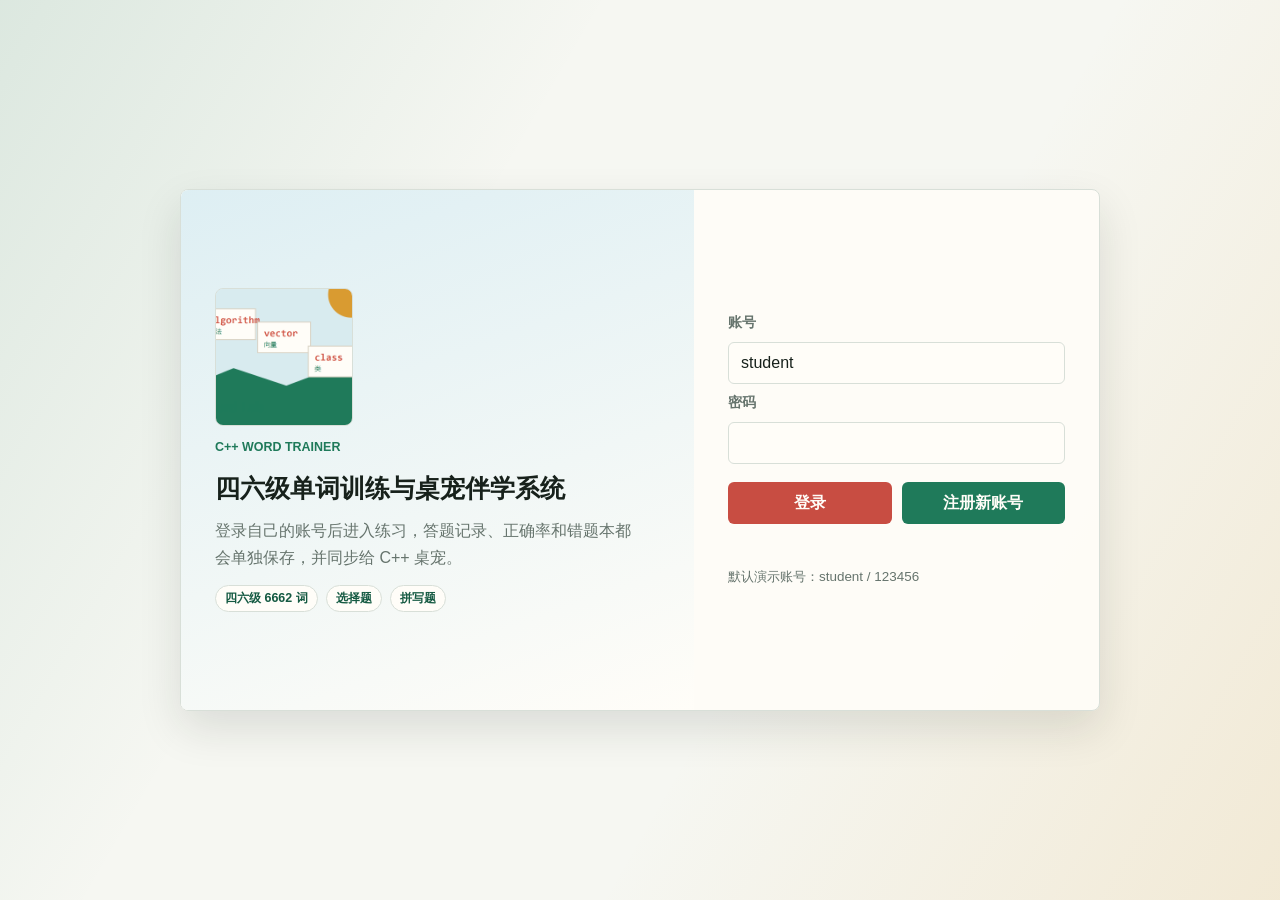
==== commit fc239616: "Embed web trainer in C++ desktop pet" ====
--- a/web/index.html
+++ b/web/index.html
@@ -3,7 +3,7 @@
   <head>
     <meta charset="UTF-8" />
     <meta name="viewport" content="width=device-width, initial-scale=1.0" />
-    <title>四六级单词训练工作台</title>
+    <title>四六级单词训练与 C++ 桌宠伴学系统</title>
     <link rel="icon" href="assets/study-board.png" />
     <link rel="stylesheet" href="styles.css?v=20260619d" />
   </head>
@@ -12,9 +12,9 @@
       <div class="auth-card">
         <div class="auth-intro">
           <img class="auth-art" src="assets/study-board.png" alt="单词学习卡片" />
-          <p class="eyebrow">Word Lab</p>
-          <h1>四六级单词训练工作台</h1>
-          <p class="auth-copy">登录自己的账号后进入练习，答题记录、正确率和错题本都会单独保存。</p>
+          <p class="eyebrow">C++ Word Trainer</p>
+          <h1>四六级单词训练与桌宠伴学系统</h1>
+          <p class="auth-copy">登录自己的账号后进入练习，答题记录、正确率和错题本都会单独保存，并同步给 C++ 桌宠。</p>
           <div class="auth-facts">
             <span id="authWordCount">四六级词库</span>
             <span>选择题</span>
@@ -58,19 +58,14 @@
           <button class="ghost-button" id="logoutBtn" type="button">退出</button>
         </section>
 
-        <section class="companion-card" aria-label="伴学桌宠">
-          <div class="pet-avatar" id="petAvatar" aria-hidden="true">
-            <img class="pet-shadow" id="petShadow" src="assets/aimee_pet_shadow.png" alt="" />
-            <img class="pet-sprite" id="petSprite" src="assets/aimee_pet_hd.png" alt="" />
-          </div>
+        <section class="companion-card" aria-label="C++ 桌宠状态">
           <div class="pet-copy">
-            <small>伴学桌宠</small>
-            <strong id="petMoodText">沉睡中</strong>
-            <p id="petBubbleText">查词和答题都会叫醒我。</p>
+            <small>C++ 桌宠状态</small>
+            <strong id="petMoodText">内置连接中</strong>
+            <p id="petBubbleText">学习动作会同步给桌面桌宠。</p>
           </div>
           <div class="companion-actions">
             <button class="ghost-button" id="petReminderBtn" type="button">提醒复习</button>
-            <button class="ghost-button" id="petStyleBtn" type="button">换外观</button>
             <button class="ghost-button" id="petAiSettingsBtn" type="button">AI设置</button>
           </div>
         </section>
@@ -275,23 +270,15 @@
       </main>
     </div>
 
-    <div class="floating-pet hidden" id="floatingPet" role="button" tabindex="0" aria-label="伴学桌宠">
-      <div class="floating-pet-bubble" id="floatingPetBubble">查词和答题都会叫醒我。</div>
-      <div class="floating-pet-stage" id="floatingPetStage" aria-hidden="true">
-        <img class="floating-pet-shadow" id="floatingPetShadow" src="assets/aimee_pet_shadow.png" alt="" />
-        <img class="floating-pet-sprite" id="floatingPetSprite" src="assets/aimee_pet_hd.png" alt="" />
-      </div>
-    </div>
-
     <div class="modal-backdrop hidden" id="aiSettingsModal" role="dialog" aria-modal="true" aria-labelledby="aiSettingsTitle">
       <form class="settings-modal" id="aiSettingsForm">
         <div class="section-title">
-          <h2 id="aiSettingsTitle">网页宠 AI 闲聊</h2>
+          <h2 id="aiSettingsTitle">AI 学习提示</h2>
           <button class="ghost-button icon-close" id="aiSettingsCloseBtn" type="button" aria-label="关闭">×</button>
         </div>
         <label class="toggle-row">
           <input id="aiEnabled" type="checkbox" />
-          <span>开启网页宠独立 AI 闲聊</span>
+          <span>开启学习界面 AI 提示</span>
         </label>
         <label for="aiEndpoint">API Endpoint</label>
         <input id="aiEndpoint" autocomplete="off" placeholder="https://api.deepseek.com/v1/chat/completions" />
@@ -299,7 +286,7 @@
         <input id="aiModel" autocomplete="off" placeholder="deepseek-chat" />
         <label for="aiApiKey">API Key</label>
         <input id="aiApiKey" type="password" autocomplete="off" placeholder="只保存在本机浏览器" />
-        <p class="settings-hint" id="aiSettingsHint">开启后，网页宠会根据当前页面、题目和学习计划随机说话。</p>
+        <p class="settings-hint" id="aiSettingsHint">开启后，学习界面会根据当前页面、题目和学习计划生成提示。</p>
         <div class="settings-actions">
           <button class="secondary-button" id="aiTestBtn" type="button">测试</button>
           <button class="primary-button" type="submit">保存</button>
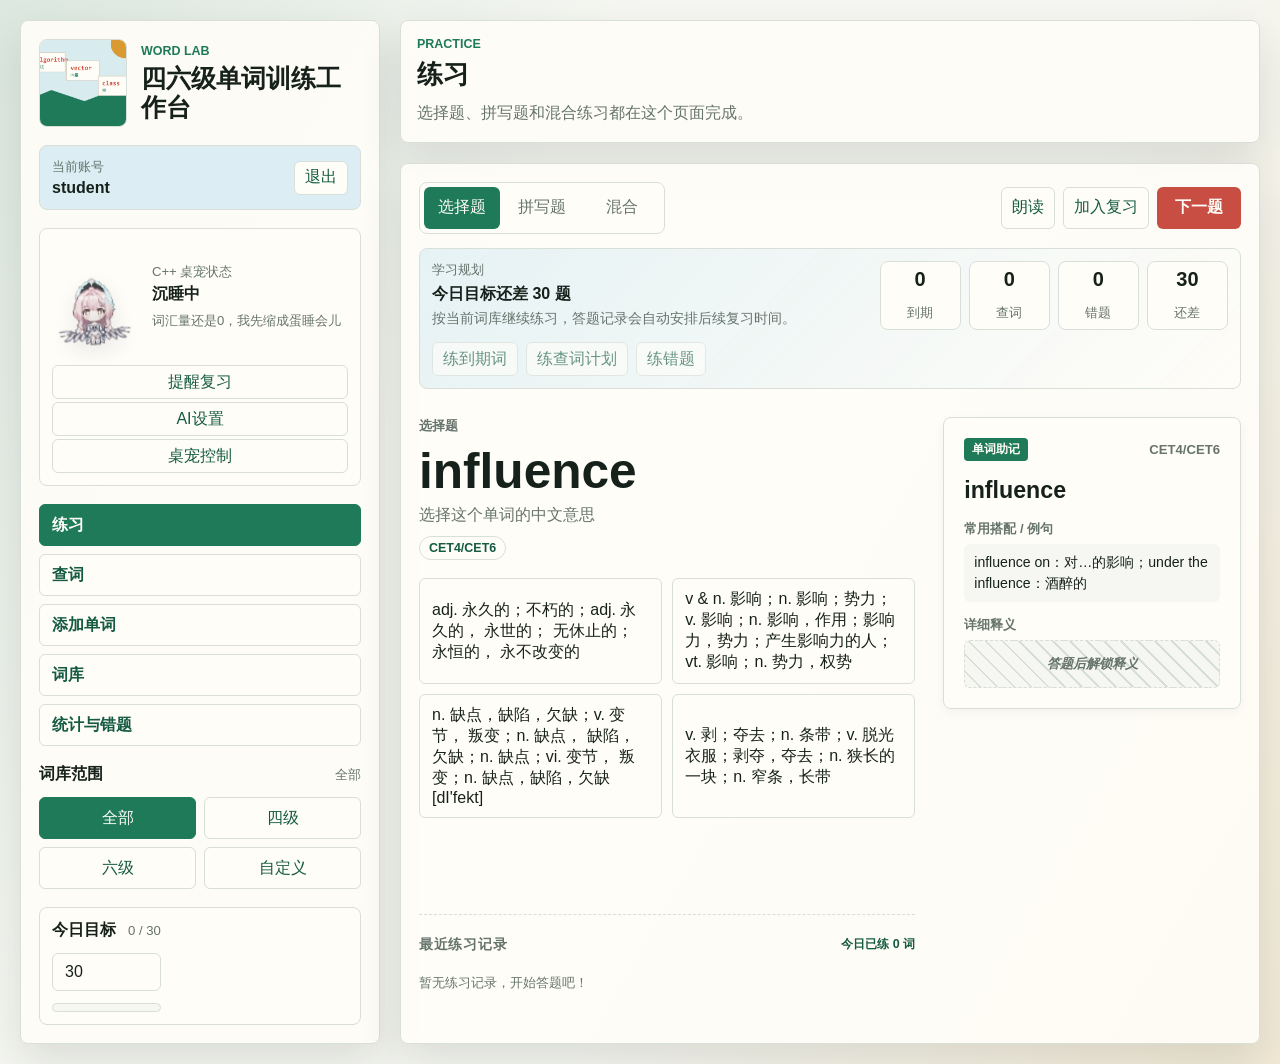
==== commit 431dc2d0: "fix: resolve speech bubble text clipping, sync left console avatar style, and add recent practice lo" ====
--- a/web/index.html
+++ b/web/index.html
@@ -5,7 +5,7 @@
     <meta name="viewport" content="width=device-width, initial-scale=1.0" />
     <title>四六级单词训练与 C++ 桌宠伴学系统</title>
     <link rel="icon" href="assets/study-board.png" />
-    <link rel="stylesheet" href="styles.css?v=20260619d" />
+    <link rel="stylesheet" href="styles.css?v=20260620_cache_bust_b" />
   </head>
   <body>
     <section class="auth-screen" id="authScreen" aria-label="账号登录">
@@ -59,6 +59,9 @@
         </section>
 
         <section class="companion-card" aria-label="C++ 桌宠状态">
+          <div class="pet-avatar" id="petAvatar">
+            <img src="assets/aimee_pet_hd.png" alt="Pet Avatar" id="petSprite" class="pet-sprite" />
+          </div>
           <div class="pet-copy">
             <small>C++ 桌宠状态</small>
             <strong id="petMoodText">内置连接中</strong>
@@ -67,6 +70,7 @@
           <div class="companion-actions">
             <button class="ghost-button" id="petReminderBtn" type="button">提醒复习</button>
             <button class="ghost-button" id="petAiSettingsBtn" type="button">AI设置</button>
+            <button class="ghost-button" id="petControlBtn" type="button">桌宠控制</button>
           </div>
         </section>
 
@@ -156,12 +160,44 @@
           </section>
 
           <div class="question-stage" id="questionStage">
-            <p class="question-type" id="questionType">选择题</p>
-            <h2 id="questionText">abandon</h2>
-            <p class="question-hint" id="questionHint">选择这个单词的中文意思</p>
-            <p class="question-meta" id="questionMeta"></p>
-            <div class="answer-area" id="answerArea"></div>
-            <div class="result-line" id="resultLine" aria-live="polite"></div>
+            <div class="question-main">
+              <p class="question-type" id="questionType">选择题</p>
+              <h2 id="questionText">abandon</h2>
+              <p class="question-hint" id="questionHint">选择这个单词的中文意思</p>
+              <p class="question-meta" id="questionMeta"></p>
+              <div class="answer-area" id="answerArea"></div>
+              <div class="result-line" id="resultLine" aria-live="polite"></div>
+            </div>
+
+            <div class="question-sidebar" id="questionSidebar">
+              <div class="tip-card">
+                <div class="tip-card-header">
+                  <span class="tip-badge">单词助记</span>
+                  <span class="tip-word-level" id="tipWordLevel">CET4</span>
+                </div>
+                <h3 class="tip-word-spelling" id="tipWordSpelling">abandon</h3>
+                
+                <div class="tip-content">
+                  <div class="tip-section">
+                    <h4>常用搭配 / 例句</h4>
+                    <p class="tip-text" id="tipWordExample">暂无常用搭配</p>
+                  </div>
+                  <div class="tip-section">
+                    <h4>详细释义</h4>
+                    <p class="tip-text locked" id="tipWordMeaning">答题后解锁释义</p>
+                  </div>
+                </div>
+              </div>
+          </div>
+
+          <div class="recent-practice" id="recentPracticeSection">
+            <div class="section-title">
+              <h3>最近练习记录</h3>
+              <span id="recentCountBadge">今日已练 0 词</span>
+            </div>
+            <div class="recent-list" id="recentPracticeList">
+              <p class="empty-hint">暂无练习记录，开始答题吧！</p>
+            </div>
           </div>
         </section>
 
@@ -294,7 +330,39 @@
       </form>
     </div>
 
+    <div class="modal-backdrop hidden" id="petControlModal" role="dialog" aria-modal="true" aria-labelledby="petControlTitle">
+      <div class="settings-modal" style="max-width: 400px;">
+        <div class="section-title">
+          <h2 id="petControlTitle">桌宠控制</h2>
+          <button class="ghost-button icon-close" id="petControlCloseBtn" type="button" aria-label="关闭">×</button>
+        </div>
+        
+        <label>切换心情</label>
+        <div class="segmented" style="margin-bottom: 16px;">
+          <button class="ghost-button" type="button" data-pet-cmd="mood_idle">普通</button>
+          <button class="ghost-button" type="button" data-pet-cmd="mood_happy">开心</button>
+          <button class="ghost-button" type="button" data-pet-cmd="mood_sleepy">困困</button>
+          <button class="ghost-button" type="button" data-pet-cmd="mood_surprised">惊讶</button>
+        </div>
+
+        <label>切换外观</label>
+        <div class="segmented" style="margin-bottom: 16px;">
+          <button class="ghost-button" type="button" data-pet-cmd="style_default">团子</button>
+          <button class="ghost-button" type="button" data-pet-cmd="style_aimee">爱弥斯</button>
+          <button class="ghost-button" type="button" data-pet-cmd="style_nailong">奶龙</button>
+        </div>
+
+        <label>窗口与系统</label>
+        <div class="settings-actions" style="justify-content: flex-start; gap: 8px; flex-wrap: wrap;">
+          <button class="ghost-button" type="button" data-pet-cmd="pin_bottom">贴到右下角</button>
+          <button class="ghost-button" type="button" data-pet-cmd="snap_window">跟随活动窗口</button>
+          <button class="ghost-button" type="button" data-pet-cmd="clean_memory">清理内存</button>
+          <button class="ghost-button" style="color: #ff4d4f;" type="button" data-pet-cmd="exit">退出程序</button>
+        </div>
+      </div>
+    </div>
+
     <script src="data/cet-vocab.js"></script>
-    <script src="app.js?v=20260619d"></script>
+    <script src="app.js?v=20260620c"></script>
   </body>
 </html>
--- a/web/styles.css
+++ b/web/styles.css
@@ -1139,9 +1139,116 @@
 
 .question-stage {
   display: grid;
-  align-content: center;
+  grid-template-columns: 1fr;
+  gap: 28px;
+  align-content: start;
   min-height: 270px;
   padding: 28px 0 6px;
+}
+
+@media (min-width: 920px) {
+  .question-stage {
+    grid-template-columns: 1.25fr 0.75fr;
+  }
+}
+
+.question-main {
+  display: flex;
+  flex-direction: column;
+}
+
+/* Sidebar Mnemonic Card styles */
+.question-sidebar {
+  display: flex;
+  flex-direction: column;
+}
+
+.tip-card {
+  display: flex;
+  flex-direction: column;
+  gap: 16px;
+  padding: 20px;
+  border: 1px solid var(--line);
+  border-radius: 8px;
+  background: var(--white);
+  box-shadow: 0 4px 12px rgba(23, 33, 27, 0.04);
+}
+
+.tip-card-header {
+  display: flex;
+  justify-content: space-between;
+  align-items: center;
+}
+
+.tip-badge {
+  padding: 3px 8px;
+  border-radius: 4px;
+  color: var(--white);
+  background: var(--leaf);
+  font-size: 0.75rem;
+  font-weight: 700;
+}
+
+.tip-word-level {
+  color: var(--muted);
+  font-size: 0.82rem;
+  font-weight: 700;
+}
+
+.tip-word-spelling {
+  margin: 0;
+  color: var(--ink);
+  font-size: 1.45rem;
+  font-weight: 700;
+}
+
+.tip-content {
+  display: flex;
+  flex-direction: column;
+  gap: 14px;
+}
+
+.tip-section h4 {
+  margin: 0 0 6px 0;
+  color: var(--muted);
+  font-size: 0.82rem;
+  font-weight: 700;
+}
+
+.tip-text {
+  margin: 0;
+  padding: 8px 10px;
+  border-radius: 6px;
+  background: var(--paper);
+  font-size: 0.88rem;
+  line-height: 1.5;
+  color: var(--ink);
+}
+
+.tip-text.locked {
+  display: flex;
+  align-items: center;
+  justify-content: center;
+  min-height: 48px;
+  color: var(--muted);
+  background: repeating-linear-gradient(
+    45deg,
+    var(--paper),
+    var(--paper) 10px,
+    var(--line) 10px,
+    var(--line) 12px
+  );
+  font-style: italic;
+  font-size: 0.82rem;
+  font-weight: 700;
+  border: 1px dashed var(--line);
+}
+
+.tip-text.unlocked {
+  color: var(--leaf-dark);
+  background: rgba(31, 122, 90, 0.06);
+  border: 1px solid rgba(31, 122, 90, 0.15);
+  font-weight: 700;
 }
 
 .question-type {
@@ -1397,3 +1504,85 @@
     height: 72px;
   }
 }
+
+/* Recent practice section at the bottom */
+.recent-practice {
+  margin-top: 24px;
+  padding-top: 20px;
+  border-top: 1px dashed var(--line);
+}
+
+.recent-practice .section-title {
+  display: flex;
+  justify-content: space-between;
+  align-items: center;
+  margin-bottom: 12px;
+}
+
+.recent-practice h3 {
+  margin: 0;
+  color: var(--muted);
+  font-size: 0.88rem;
+  font-weight: 700;
+  letter-spacing: 0.05em;
+}
+
+.recent-practice #recentCountBadge {
+  font-size: 0.78rem;
+  color: var(--leaf-dark);
+  font-weight: 700;
+}
+
+.recent-list {
+  display: flex;
+  flex-wrap: wrap;
+  gap: 10px;
+  min-height: 48px;
+}
+
+.recent-item {
+  display: flex;
+  align-items: center;
+  gap: 6px;
+  padding: 6px 12px;
+  border: 1px solid var(--line);
+  border-radius: 6px;
+  background: var(--white);
+  font-size: 0.84rem;
+  font-weight: 700;
+  cursor: pointer;
+  transition: all 150ms ease;
+}
+
+.recent-item:hover {
+  transform: translateY(-2px);
+  border-color: var(--leaf);
+  box-shadow: 0 4px 8px rgba(31, 122, 90, 0.08);
+}
+
+.recent-item.ok {
+  color: var(--leaf-dark);
+  border-color: rgba(31, 122, 90, 0.2);
+  background: rgba(31, 122, 90, 0.03);
+}
+
+.recent-item.bad {
+  color: var(--coral);
+  border-color: rgba(200, 77, 66, 0.2);
+  background: rgba(200, 77, 66, 0.03);
+}
+
+.recent-item .status-dot {
+  width: 6px;
+  height: 6px;
+  border-radius: 50%;
+}
+
+.recent-item.ok .status-dot {
+  background: var(--leaf);
+}
+
+.recent-item.bad .status-dot {
+  background: var(--coral);
+}
+
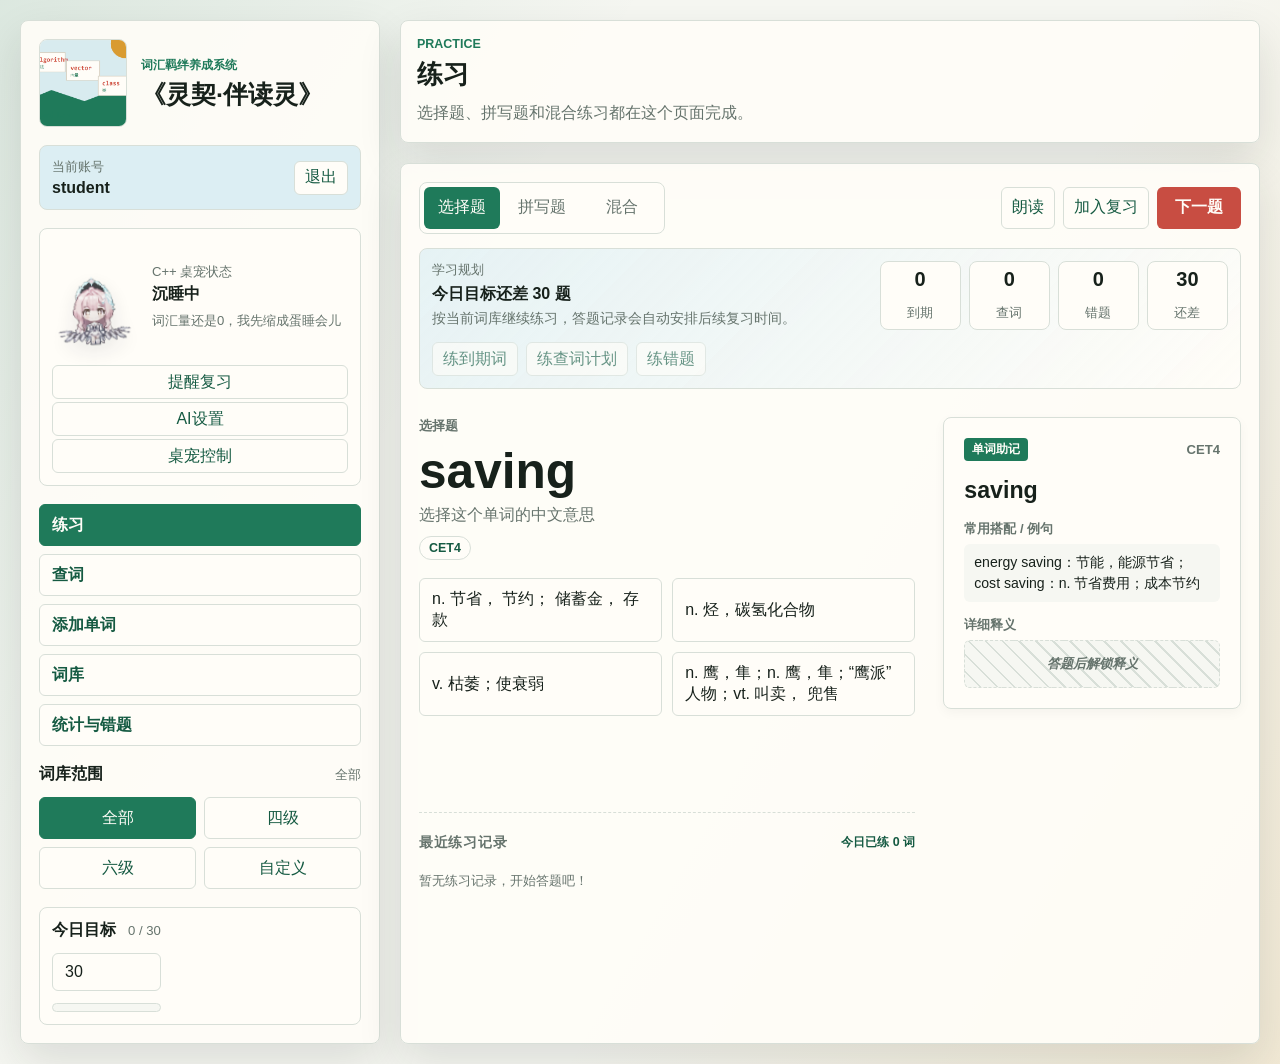
==== commit f407bf1c: "chore: rename application to 《灵契·伴读灵》--词汇羁绊养成系统" ====
--- a/web/index.html
+++ b/web/index.html
@@ -3,7 +3,7 @@
   <head>
     <meta charset="UTF-8" />
     <meta name="viewport" content="width=device-width, initial-scale=1.0" />
-    <title>四六级单词训练与 C++ 桌宠伴学系统</title>
+    <title>《灵契·伴读灵》--词汇羁绊养成系统</title>
     <link rel="icon" href="assets/study-board.png" />
     <link rel="stylesheet" href="styles.css?v=20260620_cache_bust_b" />
   </head>
@@ -13,7 +13,7 @@
         <div class="auth-intro">
           <img class="auth-art" src="assets/study-board.png" alt="单词学习卡片" />
           <p class="eyebrow">C++ Word Trainer</p>
-          <h1>四六级单词训练与桌宠伴学系统</h1>
+          <h1>《灵契·伴读灵》--词汇羁绊养成系统</h1>
           <p class="auth-copy">登录自己的账号后进入练习，答题记录、正确率和错题本都会单独保存，并同步给 C++ 桌宠。</p>
           <div class="auth-facts">
             <span id="authWordCount">四六级词库</span>
@@ -45,8 +45,8 @@
         <div class="brand">
           <img class="brand-art" src="assets/study-board.png" alt="单词学习卡片" />
           <div>
-            <p class="eyebrow">Word Lab</p>
-            <h1>四六级单词训练工作台</h1>
+            <p class="eyebrow">词汇羁绊养成系统</p>
+            <h1>《灵契·伴读灵》</h1>
           </div>
         </div>
 
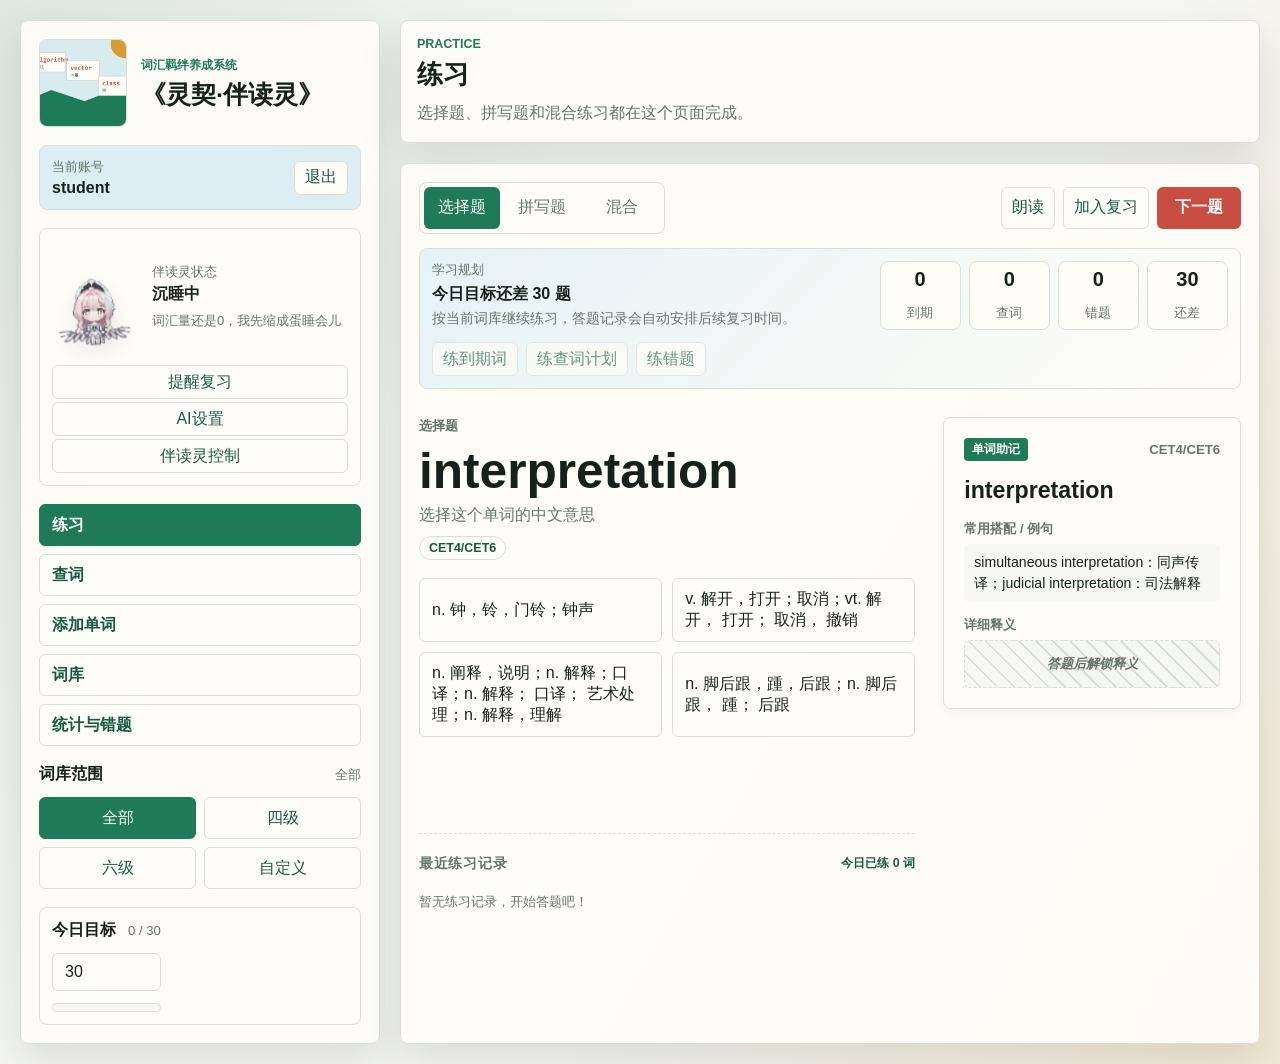
==== commit 13949bcc: "feat: rename C++桌宠 to 伴读灵 and add phonetic symbol loading in web" ====
--- a/web/index.html
+++ b/web/index.html
@@ -14,7 +14,7 @@
           <img class="auth-art" src="assets/study-board.png" alt="单词学习卡片" />
           <p class="eyebrow">C++ Word Trainer</p>
           <h1>《灵契·伴读灵》--词汇羁绊养成系统</h1>
-          <p class="auth-copy">登录自己的账号后进入练习，答题记录、正确率和错题本都会单独保存，并同步给 C++ 桌宠。</p>
+          <p class="auth-copy">登录自己的账号后进入练习，答题记录、正确率和错题本都会单独保存，并同步给桌面伴读灵。</p>
           <div class="auth-facts">
             <span id="authWordCount">四六级词库</span>
             <span>选择题</span>
@@ -58,19 +58,19 @@
           <button class="ghost-button" id="logoutBtn" type="button">退出</button>
         </section>
 
-        <section class="companion-card" aria-label="C++ 桌宠状态">
+        <section class="companion-card" aria-label="伴读灵状态">
           <div class="pet-avatar" id="petAvatar">
             <img src="assets/aimee_pet_hd.png" alt="Pet Avatar" id="petSprite" class="pet-sprite" />
           </div>
           <div class="pet-copy">
-            <small>C++ 桌宠状态</small>
+            <small>伴读灵状态</small>
             <strong id="petMoodText">内置连接中</strong>
-            <p id="petBubbleText">学习动作会同步给桌面桌宠。</p>
+            <p id="petBubbleText">学习动作会同步给桌面伴读灵。</p>
           </div>
           <div class="companion-actions">
             <button class="ghost-button" id="petReminderBtn" type="button">提醒复习</button>
             <button class="ghost-button" id="petAiSettingsBtn" type="button">AI设置</button>
-            <button class="ghost-button" id="petControlBtn" type="button">桌宠控制</button>
+            <button class="ghost-button" id="petControlBtn" type="button">伴读灵控制</button>
           </div>
         </section>
 
@@ -175,7 +175,10 @@
                   <span class="tip-badge">单词助记</span>
                   <span class="tip-word-level" id="tipWordLevel">CET4</span>
                 </div>
-                <h3 class="tip-word-spelling" id="tipWordSpelling">abandon</h3>
+                <h3 class="tip-word-spelling">
+                  <span id="tipWordSpelling">abandon</span>
+                  <span class="tip-word-phonetic" id="tipWordPhonetic"></span>
+                </h3>
                 
                 <div class="tip-content">
                   <div class="tip-section">
@@ -333,7 +336,7 @@
     <div class="modal-backdrop hidden" id="petControlModal" role="dialog" aria-modal="true" aria-labelledby="petControlTitle">
       <div class="settings-modal" style="max-width: 400px;">
         <div class="section-title">
-          <h2 id="petControlTitle">桌宠控制</h2>
+          <h2 id="petControlTitle">伴读灵控制</h2>
           <button class="ghost-button icon-close" id="petControlCloseBtn" type="button" aria-label="关闭">×</button>
         </div>
         
--- a/web/styles.css
+++ b/web/styles.css
@@ -1200,6 +1200,15 @@
   color: var(--ink);
   font-size: 1.45rem;
   font-weight: 700;
+  display: flex;
+  align-items: baseline;
+}
+
+.tip-word-phonetic {
+  color: var(--muted);
+  font-size: 0.95rem;
+  font-weight: 400;
+  margin-left: 8px;
 }
 
 .tip-content {
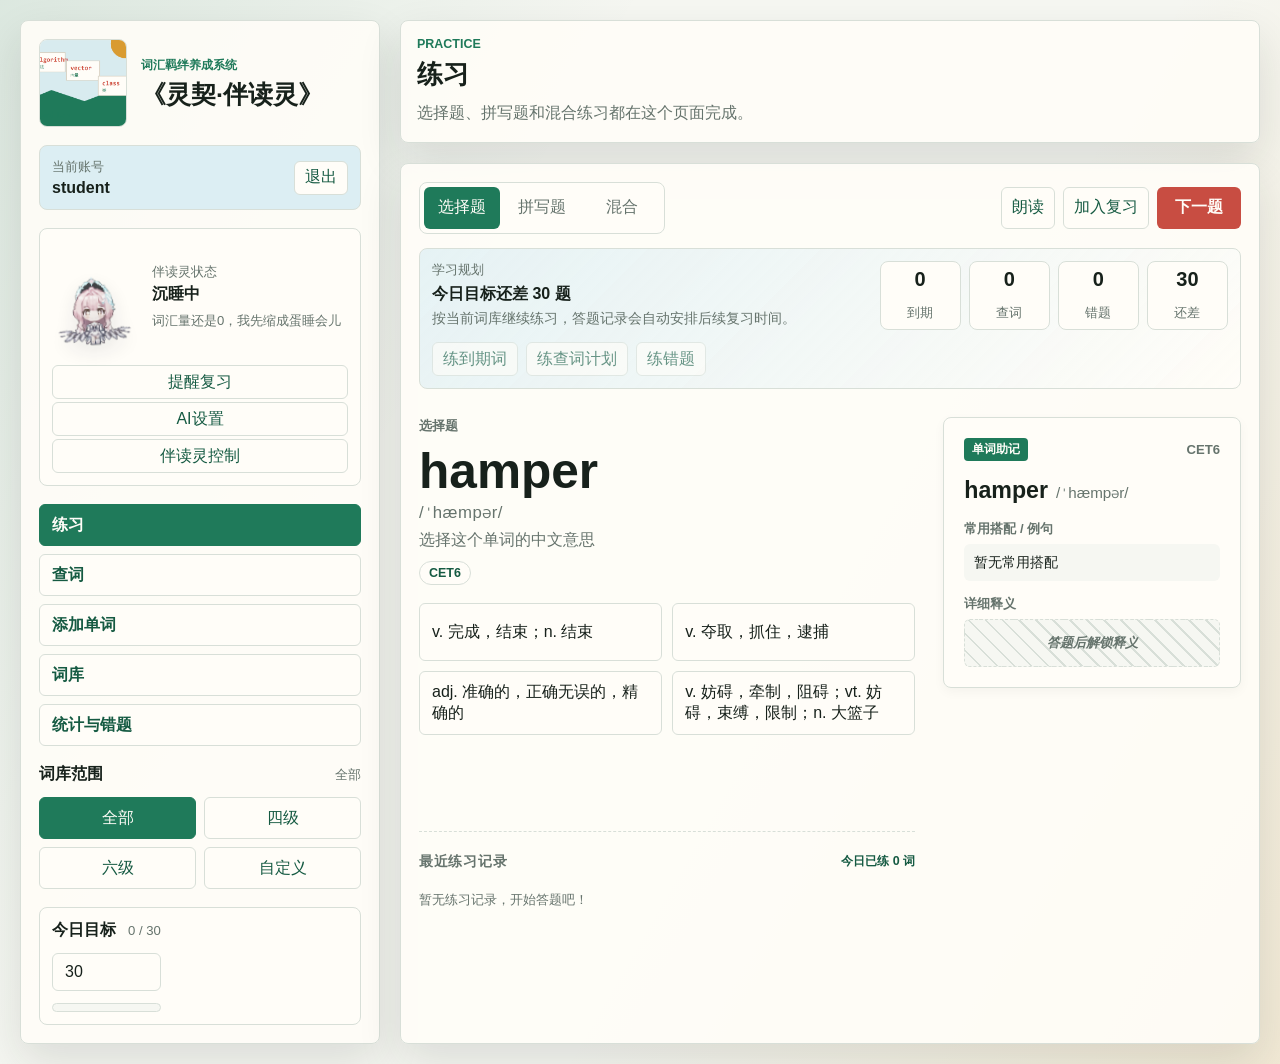
==== commit 76092fdd: "fix: quiet speech bubbles and update trainer assets" ====
--- a/web/index.html
+++ b/web/index.html
@@ -163,6 +163,7 @@
             <div class="question-main">
               <p class="question-type" id="questionType">选择题</p>
               <h2 id="questionText">abandon</h2>
+              <p class="question-phonetic" id="questionPhonetic"></p>
               <p class="question-hint" id="questionHint">选择这个单词的中文意思</p>
               <p class="question-meta" id="questionMeta"></p>
               <div class="answer-area" id="answerArea"></div>
@@ -366,6 +367,7 @@
     </div>
 
     <script src="data/cet-vocab.js"></script>
-    <script src="app.js?v=20260620c"></script>
+    <script src="data/phonetics.js"></script>
+    <script src="app.js?v=20260620d"></script>
   </body>
 </html>
--- a/web/styles.css
+++ b/web/styles.css
@@ -1276,6 +1276,15 @@
   font-size: 2.35rem;
 }
 
+.question-phonetic {
+  margin: -4px 0 6px;
+  color: var(--muted);
+  font-size: 1.05rem;
+  font-weight: 400;
+  letter-spacing: 0.5px;
+  min-height: 1.3em;
+}
+
 .question-hint {
   margin-bottom: 10px;
   color: var(--muted);
